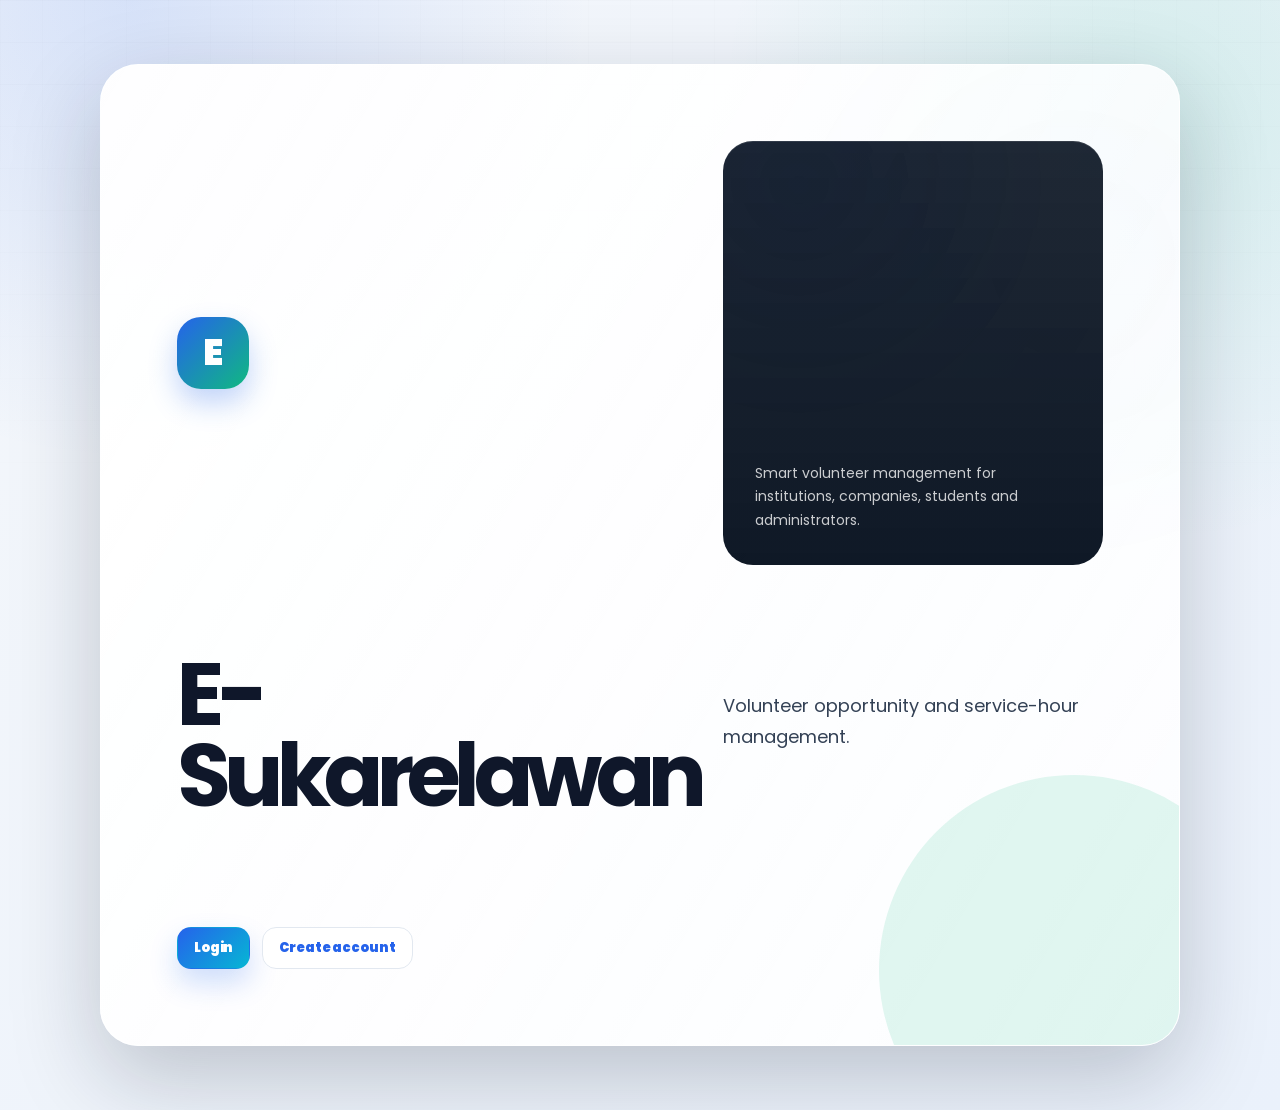
==== src/main/webapp/index.html @ 77bf5e95 "Initial E-sukarelawan project" ====
<!doctype html>
<html lang="en">
<head>
  <meta charset="UTF-8">
  <meta name="viewport" content="width=device-width, initial-scale=1">
  <title>E-Sukarelawan</title>
  <link rel="preconnect" href="https://fonts.googleapis.com">
  <link rel="preconnect" href="https://fonts.gstatic.com" crossorigin>
  <link href="https://fonts.googleapis.com/css2?family=Poppins:wght@400;500;600;700;800;900&display=swap" rel="stylesheet">
  <link rel="stylesheet" href="styles.css?v=24">
</head>
<body class="entry-page">
  <main class="entry-card">
    <div class="brand-mark large"></div>
    <h1>E-Sukarelawan</h1>
    <p>Volunteer opportunity and service-hour management.</p>
    <div class="entry-actions">
      <a class="btn primary" href="login.html">Login</a>
      <a class="btn secondary" href="register.html">Create account</a>
    </div>
  </main>
  <script src="app.js?v=24"></script>
</body>
</html>
---- src/main/webapp/styles.css ----
/* =========================================================
   E-SUKARELAWAN ADVANCED COMBINED STYLE
   Full replacement for styles.css
   Premium dashboard + auth + admin/student pages
   ========================================================= */

/* =========================
   ROOT THEME
   ========================= */

:root {
  color-scheme: light;

  --page: #f4f7fb;
  --page-deep: #eaf1fb;

  --surface: #ffffff;
  --surface-soft: #f8fafc;
  --surface-glass: rgba(255, 255, 255, 0.86);
  --surface-dark: #07111f;

  --ink: #0f172a;
  --ink-soft: #334155;
  --muted: #64748b;

  --line: #e2e8f0;
  --line-strong: #cbd5e1;

  --sidebar: #06111f;
  --sidebar-2: #0f172a;

  --blue: #2563eb;
  --blue-2: #06b6d4;
  --blue-soft: #eff6ff;

  --green: #16a34a;
  --green-2: #10b981;
  --green-soft: #ecfdf5;

  --purple: #7c3aed;
  --purple-soft: #f3e8ff;

  --amber: #f97316;
  --amber-soft: #fff7ed;

  --red: #dc2626;
  --red-soft: #fee2e2;

  --shadow-soft: 0 14px 35px rgba(15, 23, 42, 0.08);
  --shadow-lift: 0 24px 65px rgba(15, 23, 42, 0.16);
  --shadow-heavy: 0 32px 90px rgba(15, 23, 42, 0.22);

  --radius-sm: 12px;
  --radius: 18px;
  --radius-lg: 28px;
  --radius-xl: 34px;

  --font: Poppins, Inter, ui-sans-serif, system-ui, -apple-system, BlinkMacSystemFont, "Segoe UI", sans-serif;
}

/* =========================
   RESET
   ========================= */

* {
  box-sizing: border-box;
}

html {
  min-height: 100%;
  scroll-behavior: smooth;
  font-size: 90%;
}

body {
  min-height: 100vh;
  margin: 0;
  font-family: var(--font);
  color: var(--ink);
  background:
    radial-gradient(circle at 10% 0%, rgba(37, 99, 235, 0.14), transparent 32rem),
    radial-gradient(circle at 90% 10%, rgba(16, 185, 129, 0.12), transparent 30rem),
    linear-gradient(135deg, var(--page), var(--page-deep));
  text-rendering: optimizeLegibility;
}

body[data-theme="dark"] {
  --page: #070b14;
  --page-deep: #111827;
  --surface: #111827;
  --surface-soft: #0f172a;
  --surface-glass: rgba(17, 24, 39, 0.88);
  --ink: #f8fafc;
  --ink-soft: #cbd5e1;
  --muted: #94a3b8;
  --line: #243042;
  --line-strong: #334155;
  --blue-soft: rgba(37, 99, 235, 0.18);
  --green-soft: rgba(16, 185, 129, 0.14);
  --purple-soft: rgba(124, 58, 237, 0.18);
  --amber-soft: rgba(249, 115, 22, 0.16);
  --red-soft: rgba(220, 38, 38, 0.16);
  color-scheme: dark;
}

body[data-theme="dark"] .workspace {
  background:
    radial-gradient(circle at 90% 0%, rgba(6, 182, 212, 0.12), transparent 28rem),
    radial-gradient(circle at 12% 12%, rgba(37, 99, 235, 0.16), transparent 26rem);
}

body[data-theme="dark"] .auth-panel,
body[data-theme="dark"] .entry-page {
  background: linear-gradient(135deg, #070b14, #111827);
}

body::before {
  content: "";
  position: fixed;
  inset: 0;
  z-index: -1;
  pointer-events: none;
  opacity: 0.42;
  background-image:
    linear-gradient(rgba(15, 23, 42, 0.035) 1px, transparent 1px),
    linear-gradient(90deg, rgba(15, 23, 42, 0.025) 1px, transparent 1px);
  background-size: 42px 42px;
  mask-image: linear-gradient(to bottom, #000, transparent 72%);
}

button,
input,
select,
textarea {
  font: inherit;
}

button {
  cursor: pointer;
}

button:disabled {
  cursor: not-allowed;
  opacity: 0.55;
}

a {
  color: var(--blue);
  text-decoration: none;
}

a:hover {
  text-decoration: underline;
}

h1,
h2,
h3,
p {
  margin-top: 0;
}

p {
  color: var(--muted);
  line-height: 1.7;
}

.hidden {
  display: none !important;
}

.muted {
  color: var(--muted);
  font-size: 13px;
}

/* =========================
   BUTTONS
   ========================= */

.btn,
.event-btn {
  min-height: 42px;
  padding: 10px 16px;
  border: 1px solid transparent;
  border-radius: 14px;
  display: inline-flex;
  justify-content: center;
  align-items: center;
  gap: 8px;
  background: var(--surface);
  color: var(--ink);
  cursor: pointer;
  font-size: 13px;
  font-weight: 850;
  letter-spacing: -0.01em;
  transition:
    transform 0.18s ease,
    box-shadow 0.18s ease,
    background 0.18s ease,
    border-color 0.18s ease;
}

.btn:hover,
.event-btn:hover {
  transform: translateY(-2px);
  text-decoration: none;
}

.btn.primary,
.event-btn {
  background: linear-gradient(135deg, var(--blue), var(--blue-2));
  color: #ffffff;
  box-shadow: 0 14px 28px rgba(37, 99, 235, 0.22);
}

.btn.secondary {
  border-color: var(--line);
  background: #ffffff;
  color: var(--blue);
}

.btn.blue {
  border-color: #bfdbfe;
  background: var(--blue-soft);
  color: var(--blue);
}

.btn.danger {
  border-color: #fecaca;
  background: var(--red-soft);
  color: var(--red);
}

.btn.wide {
  width: 100%;
}

/* =========================
   ENTRY PAGE
   ========================= */

.entry-page {
  display: grid;
  place-items: center;
  padding: clamp(22px, 5vw, 64px);
}

.entry-card {
  width: min(1080px, 100%);
  min-height: 600px;
  padding: clamp(30px, 6vw, 76px);
  border-radius: 38px;
  border: 1px solid rgba(255, 255, 255, 0.75);
  background:
    linear-gradient(120deg, rgba(255, 255, 255, 0.96), rgba(255, 255, 255, 0.84)),
    radial-gradient(circle at 90% 20%, rgba(37, 99, 235, 0.16), transparent 22rem);
  box-shadow: var(--shadow-heavy);
  display: grid;
  grid-template-columns: minmax(0, 0.95fr) minmax(300px, 0.75fr);
  gap: clamp(32px, 5vw, 76px);
  align-items: center;
  overflow: hidden;
  position: relative;
}

.entry-card::before {
  content: "Smart volunteer management for institutions, companies, students and administrators.";
  align-self: stretch;
  min-height: 360px;
  padding: 32px;
  border-radius: 30px;
  background:
    linear-gradient(180deg, rgba(7, 17, 31, 0.90), rgba(7, 17, 31, 0.97)),
    radial-gradient(circle at 20% 10%, rgba(37, 99, 235, 0.32), transparent 18rem);
  color: rgba(255, 255, 255, 0.78);
  font-size: 14px;
  line-height: 1.7;
  display: flex;
  align-items: flex-end;
  box-shadow: inset 0 1px rgba(255, 255, 255, 0.10);
  grid-column: 2;
  grid-row: 1;
  position: relative;
  z-index: 1;
}

.entry-card::after {
  content: "";
  position: absolute;
  right: -90px;
  bottom: -120px;
  width: 390px;
  height: 390px;
  border-radius: 50%;
  background: rgba(16, 185, 129, 0.12);
}

.entry-card h1 {
  margin: 26px 0 16px;
  font-size: clamp(42px, 7vw, 88px);
  letter-spacing: -0.075em;
  line-height: 0.92;
  max-width: 650px;
}

.entry-card p {
  max-width: 580px;
  font-size: 18px;
  color: var(--ink-soft);
}

.entry-actions {
  display: flex;
  gap: 12px;
  margin-top: 30px;
  flex-wrap: wrap;
}

/* =========================
   AUTH PAGES
   ========================= */

.auth-layout {
  min-height: 100vh;
  display: grid;
  grid-template-columns: minmax(330px, 0.82fr) minmax(480px, 1.18fr);
}

.auth-intro {
  padding: clamp(34px, 6vw, 86px);
  background:
    radial-gradient(circle at 18% 12%, rgba(37, 99, 235, 0.28), transparent 20rem),
    radial-gradient(circle at 80% 20%, rgba(16, 185, 129, 0.18), transparent 18rem),
    linear-gradient(180deg, var(--sidebar), #020617);
  color: #ffffff;
  display: flex;
  flex-direction: column;
  justify-content: space-between;
  gap: 46px;
}

.auth-intro h1 {
  max-width: 580px;
  margin-bottom: 18px;
  font-size: clamp(42px, 5.8vw, 78px);
  letter-spacing: -0.07em;
  line-height: 0.95;
}

.auth-intro p {
  max-width: 560px;
  color: #cbd5e1;
  font-size: 16px;
}

.auth-footnote {
  font-size: 14px !important;
}

.auth-panel {
  padding: clamp(26px, 7vw, 104px);
  display: grid;
  place-items: center;
}

.auth-card {
  width: min(540px, 100%);
  padding: clamp(28px, 5vw, 48px);
  border-radius: 30px;
  border: 1px solid rgba(255, 255, 255, 0.78);
  background: rgba(255, 255, 255, 0.92);
  box-shadow: var(--shadow-lift);
  backdrop-filter: blur(18px);
}

.auth-switch {
  margin: 24px 0 0;
  text-align: center;
  color: var(--muted);
  font-size: 14px;
}

.demo-box {
  padding: 18px;
  border-radius: 20px;
  background: rgba(255, 255, 255, 0.10);
  border: 1px solid rgba(255, 255, 255, 0.16);
  box-shadow: inset 0 1px rgba(255, 255, 255, 0.10);
}

.demo-box strong,
.demo-box span {
  display: block;
}

.demo-box strong {
  margin-bottom: 9px;
  color: #ffffff;
  font-size: 13px;
  font-weight: 900;
}

.demo-box span {
  color: #cbd5e1;
  font-size: 12px;
  line-height: 1.7;
}

.university-detector {
  min-height: 74px;
  padding: 13px;
  border: 1px solid var(--line);
  border-radius: 20px;
  background: linear-gradient(135deg, #ffffff, #f8fbff);
  display: grid;
  grid-template-columns: 48px minmax(0, 1fr);
  gap: 12px;
  align-items: center;
  box-shadow: 0 12px 28px rgba(15, 23, 42, 0.06);
}

.university-detector.detected {
  border-color: #bfdbfe;
  background: linear-gradient(135deg, #eff6ff, #ffffff);
}

.university-detector.unknown {
  border-color: #fed7aa;
  background: linear-gradient(135deg, #fff7ed, #ffffff);
}

.detector-logo {
  width: 48px;
  height: 48px;
  border-radius: 16px;
}

.detector-logo::before {
  content: attr(data-logo);
  max-width: 40px;
  padding: 0 3px;
  overflow: hidden;
  color: #ffffff;
  font-size: 12px;
  font-weight: 950;
  text-align: center;
  text-overflow: ellipsis;
  white-space: nowrap;
}

.university-detector strong,
.university-detector span:not(.brand-mark) {
  display: block;
}

.university-detector strong {
  color: var(--ink);
  font-size: 13px;
  font-weight: 900;
}

.university-detector span:not(.brand-mark) {
  margin-top: 3px;
  color: var(--muted);
  font-size: 12px;
}

/* =========================
   BRAND
   ========================= */

.brand-link {
  width: fit-content;
  color: #ffffff;
  display: inline-flex;
  align-items: center;
  gap: 12px;
  font-size: 19px;
  font-weight: 900;
  letter-spacing: -0.04em;
}

.brand-link:hover {
  text-decoration: none;
}

.brand-mark {
  width: 44px;
  height: 44px;
  border-radius: 16px;
  background: linear-gradient(135deg, var(--blue), var(--green-2));
  color: #ffffff;
  display: inline-grid;
  place-items: center;
  box-shadow: 0 14px 28px rgba(37, 99, 235, 0.28);
  position: relative;
}

.brand-mark::before {
  content: "E";
  font-size: 22px;
  font-weight: 950;
  line-height: 1;
}

.brand-mark.large {
  width: 72px;
  height: 72px;
  border-radius: 24px;
}

.brand-mark.large::before {
  font-size: 36px;
}

.university-logo {
  background: #343849;
  color: #ffffff;
  display: grid;
  place-items: center;
  overflow: hidden;
  box-shadow: inset 0 1px rgba(255, 255, 255, 0.08);
}

.university-logo::before {
  content: attr(data-logo);
  max-width: 100%;
  padding: 0 4px;
  color: #ffffff;
  font-size: 11px;
  font-weight: 950;
  line-height: 1;
  text-align: center;
  text-overflow: ellipsis;
  white-space: nowrap;
  overflow: hidden;
}

.university-logo-uitm {
  background: linear-gradient(135deg, #35394d, #25293b);
}

.university-logo-ukm {
  background: linear-gradient(135deg, #334155, #0f172a);
}

.university-logo-um {
  background: linear-gradient(135deg, #0f766e, #164e63);
}

.university-logo-upm {
  background: linear-gradient(135deg, #15803d, #14532d);
}

.university-logo-es,
.university-logo-uni {
  background: linear-gradient(135deg, var(--blue), var(--green-2));
}

/* =========================
   MAIN APP SHELL
   ========================= */

.app-shell {
  min-height: 100vh;
  display: grid;
  grid-template-columns: 282px minmax(0, 1fr);
  background: transparent;
}

/* =========================
   SIDEBAR
   ========================= */

.sidebar {
  position: sticky;
  top: 0;
  height: 100vh;
  padding: 28px 18px;
  background:
    radial-gradient(circle at 25% 0%, rgba(37, 99, 235, 0.28), transparent 16rem),
    radial-gradient(circle at 100% 22%, rgba(16, 185, 129, 0.18), transparent 14rem),
    linear-gradient(180deg, var(--sidebar), var(--sidebar-2) 48%, #020617);
  color: #ffffff;
  display: flex;
  flex-direction: column;
  border-right: 1px solid rgba(255, 255, 255, 0.08);
  box-shadow: 18px 0 40px rgba(15, 23, 42, 0.14);
}

.side-brand {
  display: flex;
  align-items: center;
  gap: 13px;
  padding: 0 10px 28px;
  border-bottom: 1px solid rgba(255, 255, 255, 0.10);
}

.side-brand strong {
  display: block;
  color: #ffffff;
  font-size: 18px;
  font-weight: 900;
  letter-spacing: -0.04em;
}

.side-brand span:last-child {
  display: block;
  margin-top: 3px;
  color: #94a3b8;
  font-size: 11px;
  font-weight: 600;
}

.side-nav {
  display: grid;
  gap: 9px;
  margin-top: 24px;
}

.nav-link {
  min-height: 48px;
  padding: 13px 14px;
  border-radius: 16px;
  color: #cbd5e1;
  display: flex;
  gap: 12px;
  align-items: center;
  font-size: 13px;
  font-weight: 780;
  transition: 0.22s ease;
}

.nav-link:hover,
.nav-link.active {
  background: rgba(255, 255, 255, 0.11);
  color: #ffffff;
  text-decoration: none;
  transform: translateX(4px);
}

.nav-link.active {
  background: linear-gradient(90deg, rgba(37, 99, 235, 0.58), rgba(16, 185, 129, 0.18));
  box-shadow:
    inset 4px 0 0 var(--green-2),
    0 14px 30px rgba(37, 99, 235, 0.16);
}

.nav-icon {
  width: 28px;
  height: 28px;
  border-radius: 11px;
  display: inline-grid;
  place-items: center;
  color: currentColor;
  background: rgba(255, 255, 255, 0.10);
  font-size: 12px;
  font-weight: 900;
}

.side-user {
  margin-top: auto;
  padding: 18px;
  border-radius: 20px;
  background: rgba(255, 255, 255, 0.08);
  border: 1px solid rgba(255, 255, 255, 0.12);
  backdrop-filter: blur(16px);
}

.side-user strong,
.side-user span {
  display: block;
  overflow: hidden;
  text-overflow: ellipsis;
  white-space: nowrap;
}

.side-user strong {
  font-size: 13px;
  color: #ffffff;
}

.side-user span {
  margin-top: 5px;
  color: #94a3b8;
  font-size: 11px;
}

.university-mark {
  margin-top: 14px;
  padding: 14px;
  border-radius: 18px;
  background: rgba(255, 255, 255, 0.06);
  border: 1px solid rgba(255, 255, 255, 0.10);
  display: none;
  grid-template-columns: 42px minmax(0, 1fr);
  gap: 11px;
  align-items: center;
}

.university-mark .crest {
  width: 42px;
  height: 42px;
  border-radius: 14px;
  display: grid;
  place-items: center;
  background: rgba(255, 255, 255, 0.12);
  color: #ffffff;
  font-size: 11px;
  font-weight: 950;
}

.university-mark strong,
.university-mark span:not(.crest) {
  display: block;
  overflow: hidden;
  text-overflow: ellipsis;
  white-space: nowrap;
}

.university-mark strong {
  color: #ffffff;
  font-size: 11px;
  font-weight: 850;
}

.university-mark span:not(.crest) {
  margin-top: 3px;
  color: #94a3b8;
  font-size: 10px;
}

/* =========================
   WORKSPACE + TOPBAR
   ========================= */

.workspace {
  min-width: 0;
  padding: 30px clamp(20px, 4vw, 56px) 56px;
}

.topbar {
  min-height: 62px;
  margin-bottom: 26px;
  display: flex;
  justify-content: flex-end;
  align-items: center;
  gap: 14px;
}

.system-state {
  margin-right: auto;
  min-height: 38px;
  padding: 10px 15px;
  border: 1px solid rgba(226, 232, 240, 0.9);
  border-radius: 999px;
  background: var(--surface-glass);
  color: var(--muted);
  display: inline-flex;
  align-items: center;
  font-size: 11px;
  font-weight: 850;
  text-transform: uppercase;
  letter-spacing: 0.07em;
  box-shadow: 0 10px 28px rgba(15, 23, 42, 0.06);
}

.top-profile {
  min-height: 52px;
  padding: 8px 15px 8px 8px;
  border: 1px solid rgba(226, 232, 240, 0.9);
  border-radius: 22px;
  background: rgba(255, 255, 255, 0.88);
  display: flex;
  align-items: center;
  gap: 12px;
  box-shadow: 0 12px 30px rgba(15, 23, 42, 0.07);
  backdrop-filter: blur(14px);
  text-decoration: none;
}

.bell-btn {
  position: relative;
  width: 54px;
  height: 54px;
  border: 1px solid rgba(226, 232, 240, 0.9);
  border-radius: 20px;
  background: rgba(255, 255, 255, 0.88);
  color: var(--ink-soft);
  display: grid;
  place-items: center;
  box-shadow: 0 12px 30px rgba(15, 23, 42, 0.07);
  backdrop-filter: blur(14px);
  font-size: 18px;
  font-weight: 900;
}

.bell-btn .theme-dot {
  position: absolute;
  top: 12px;
  right: 12px;
  width: 8px;
  height: 8px;
  border-radius: 999px;
  background: var(--red);
  box-shadow: 0 0 0 3px #ffffff;
}

.theme-toggle {
  padding: 0;
}

.theme-toggle .theme-glyph {
  width: 24px;
  height: 24px;
  border-radius: 999px;
  display: grid;
  place-items: center;
  background: rgba(37, 99, 235, 0.10);
  color: var(--ink);
  font-size: 11px;
  font-weight: 950;
}

body[data-theme="dark"] .theme-toggle .theme-glyph {
  background: rgba(255, 255, 255, 0.12);
  color: #ffffff;
}

body[data-theme="dark"] .bell-btn .theme-dot {
  background: var(--green-2);
  box-shadow: 0 0 0 3px #111827;
}

.avatar {
  width: 48px;
  height: 48px;
  display: grid;
  place-items: center;
  border-radius: 17px;
  background: linear-gradient(135deg, var(--sidebar), var(--blue));
  color: #ffffff;
  font-size: 13px;
  font-weight: 900;
  overflow: hidden;
  flex: 0 0 48px;
}

.photo-avatar img,
.profile-photo img {
  width: 100%;
  height: 100%;
  display: block;
  object-fit: cover;
}

.profile-copy {
  line-height: 1.18;
}

.profile-copy strong,
.profile-copy span {
  display: block;
}

.profile-copy strong {
  font-size: 12px;
  color: var(--ink);
}

.profile-copy span {
  margin-top: 3px;
  color: var(--muted);
  font-size: 11px;
}

.profile-caret {
  display: none;
  color: var(--muted);
  font-size: 15px;
  font-weight: 900;
}

/* =========================
   PAGE HEADING
   ========================= */

.page-heading {
  position: relative;
  margin-bottom: 26px;
}

.page-heading.compact {
  margin-bottom: 22px;
}

.page-heading.compact h2 {
  margin: 0 0 8px;
  color: var(--ink);
  font-size: 30px;
  line-height: 1.1;
  letter-spacing: -0.04em;
}

.split-heading {
  display: flex;
  justify-content: space-between;
  align-items: end;
  gap: 18px;
}

.page-heading h1 {
  margin-bottom: 8px;
  font-size: clamp(34px, 4vw, 56px);
  letter-spacing: -0.06em;
  line-height: 0.98;
  color: var(--ink);
}

.page-heading p {
  margin-bottom: 0;
  max-width: 780px;
  color: var(--muted);
}

/* Dashboard page gets premium hero heading */
body[data-page="dashboard"] .page-heading {
  padding: 36px;
  border-radius: 34px;
  background:
    linear-gradient(135deg, rgba(7, 17, 31, 0.96), rgba(37, 99, 235, 0.88)),
    radial-gradient(circle at 84% 18%, rgba(16, 185, 129, 0.45), transparent 24rem);
  color: #ffffff;
  box-shadow: var(--shadow-heavy);
  overflow: hidden;
}

body[data-page="dashboard"] .page-heading::before {
  content: "";
  position: absolute;
  right: -90px;
  top: -105px;
  width: 330px;
  height: 330px;
  border-radius: 50%;
  background: rgba(255, 255, 255, 0.10);
}

body[data-page="dashboard"] .page-heading::after {
  content: "Enterprise Ready";
  position: absolute;
  right: 30px;
  bottom: 28px;
  padding: 9px 15px;
  border-radius: 999px;
  background: rgba(255, 255, 255, 0.14);
  color: rgba(255, 255, 255, 0.88);
  font-size: 12px;
  font-weight: 900;
  letter-spacing: 0.05em;
  text-transform: uppercase;
  backdrop-filter: blur(12px);
}

body[data-page="dashboard"] .page-heading h1,
body[data-page="dashboard"] .page-heading p {
  position: relative;
  z-index: 1;
}

body[data-page="dashboard"] .page-heading h1 {
  color: #ffffff;
  font-size: clamp(40px, 5vw, 66px);
}

body[data-page="dashboard"] .page-heading p {
  color: rgba(255, 255, 255, 0.84);
  max-width: 720px;
}

/* =========================
   DASHBOARD HERO OPTIONAL
   ========================= */

.dashboard-hero {
  display: grid;
  grid-template-columns: 1.5fr 0.85fr;
  gap: 24px;
  margin-bottom: 26px;
  padding: 36px;
  border-radius: 34px;
  background:
    linear-gradient(135deg, rgba(7, 17, 31, 0.96), rgba(37, 99, 235, 0.88)),
    radial-gradient(circle at 84% 18%, rgba(16, 185, 129, 0.45), transparent 24rem);
  color: #ffffff;
  box-shadow: var(--shadow-heavy);
}

.hero-badge {
  display: inline-flex;
  margin-bottom: 14px;
  padding: 8px 14px;
  border-radius: 999px;
  background: rgba(255, 255, 255, 0.15);
  color: rgba(255, 255, 255, 0.9);
  font-size: 12px;
  font-weight: 900;
  letter-spacing: 0.06em;
  text-transform: uppercase;
}

.dashboard-hero h1 {
  margin: 0 0 12px;
  font-size: clamp(40px, 5vw, 66px);
  line-height: 0.96;
  letter-spacing: -0.07em;
}

.dashboard-hero p {
  color: rgba(255, 255, 255, 0.84);
  line-height: 1.75;
}

.hero-actions {
  display: flex;
  flex-wrap: wrap;
  gap: 12px;
  margin-top: 24px;
}

.btn-primary,
.btn-secondary {
  padding: 13px 18px;
  border-radius: 15px;
  text-decoration: none;
  font-size: 13px;
  font-weight: 900;
  transition: 0.2s ease;
}

.btn-primary {
  background: #ffffff;
  color: var(--blue);
}

.btn-secondary {
  background: rgba(255, 255, 255, 0.10);
  color: #ffffff;
  border: 1px solid rgba(255, 255, 255, 0.28);
}

.btn-primary:hover,
.btn-secondary:hover {
  transform: translateY(-2px);
  text-decoration: none;
}

.hero-card {
  padding: 24px;
  border-radius: 26px;
  background: rgba(255, 255, 255, 0.13);
  border: 1px solid rgba(255, 255, 255, 0.20);
  backdrop-filter: blur(18px);
}

.hero-card-top {
  display: flex;
  align-items: center;
  justify-content: space-between;
}

.hero-card-top span {
  color: rgba(255, 255, 255, 0.76);
  font-size: 13px;
  font-weight: 700;
}

.hero-card-top strong {
  color: #ffffff;
  font-size: 38px;
  font-weight: 950;
}

.progress-wrap {
  margin: 20px 0;
}

.progress-bar {
  height: 12px;
  border-radius: 999px;
  background: rgba(255, 255, 255, 0.20);
  overflow: hidden;
}

.progress-bar span {
  display: block;
  height: 100%;
  border-radius: inherit;
  background: linear-gradient(90deg, var(--green-2), #a7f3d0);
}

.hero-stats {
  display: grid;
  grid-template-columns: repeat(3, 1fr);
  gap: 11px;
}

.hero-stats div {
  padding: 14px;
  border-radius: 18px;
  background: rgba(255, 255, 255, 0.11);
}

.hero-stats strong,
.hero-stats span {
  display: block;
}

.hero-stats strong {
  color: #ffffff;
  font-size: 16px;
}

.hero-stats span {
  margin-top: 3px;
  color: rgba(255, 255, 255, 0.72);
  font-size: 11px;
}

/* =========================
   METRICS
   ========================= */

.metrics {
  display: grid;
  grid-template-columns: repeat(4, minmax(160px, 1fr));
  gap: 18px;
  margin-bottom: 24px;
}

.metric {
  position: relative;
  min-height: 156px;
  padding: 22px;
  border-radius: 26px;
  background: var(--surface-glass);
  border: 1px solid rgba(226, 232, 240, 0.92);
  box-shadow: var(--shadow-soft);
  overflow: hidden;
  display: flex;
  align-items: center;
  gap: 17px;
  transition: 0.24s ease;
  backdrop-filter: blur(14px);
}

.metric:hover {
  transform: translateY(-6px);
  box-shadow: var(--shadow-lift);
}

.metric::after {
  content: "";
  position: absolute;
  right: -36px;
  top: -40px;
  width: 120px;
  height: 120px;
  border-radius: 50%;
  background: rgba(37, 99, 235, 0.08);
}

.metric-icon {
  width: 58px;
  height: 58px;
  flex: 0 0 58px;
  border-radius: 20px;
  display: grid;
  place-items: center;
  background: linear-gradient(135deg, var(--blue), var(--blue-2));
  color: #ffffff;
  box-shadow: 0 14px 30px rgba(37, 99, 235, 0.26);
  font-size: 0;
}

.metric-shield .metric-icon::before {
  content: "✓";
  font-size: 25px;
  font-weight: 900;
}

.metric-calendar .metric-icon::before {
  content: "📅";
  font-size: 24px;
}

.metric-clock .metric-icon {
  background: linear-gradient(135deg, var(--amber), #facc15);
}

.metric-clock .metric-icon::before {
  content: "⏳";
  font-size: 24px;
}

.metric-trophy .metric-icon {
  background: linear-gradient(135deg, var(--purple), var(--blue));
}

.metric-trophy .metric-icon::before {
  content: "🏆";
  font-size: 24px;
}

.metric-shield .metric-icon::before {
  content: "OK";
  font-size: 18px;
  font-weight: 950;
}

.metric-calendar .metric-icon::before {
  content: "CAL";
  font-size: 15px;
  font-weight: 950;
}

.metric-clock .metric-icon::before {
  content: "HR";
  font-size: 17px;
  font-weight: 950;
}

.metric-trophy .metric-icon::before {
  content: "#";
  font-size: 26px;
  font-weight: 950;
}

.metric span {
  display: block;
  color: var(--muted);
  font-size: 11px;
  font-weight: 900;
  letter-spacing: 0.08em;
  text-transform: uppercase;
}

.metric strong {
  display: block;
  margin: 10px 0 7px;
  color: var(--ink);
  font-size: clamp(32px, 4vw, 44px);
  line-height: 1;
  font-weight: 950;
  letter-spacing: -0.06em;
}

.metric small {
  display: block;
  color: var(--green-2);
  font-size: 12px;
  font-weight: 750;
}

/* =========================
   BUSINESS / TRUST SECTIONS
   ========================= */

.business-grid {
  display: grid;
  grid-template-columns: 1.45fr 0.85fr;
  gap: 22px;
  margin-bottom: 24px;
}

.business-card,
.insight-card,
.trust-section article {
  border-radius: 28px;
  background: var(--surface-glass);
  border: 1px solid rgba(226, 232, 240, 0.92);
  box-shadow: var(--shadow-soft);
  backdrop-filter: blur(14px);
}

.premium-card {
  padding: 30px;
}

.card-label,
.section-tag {
  display: inline-block;
  margin-bottom: 12px;
  color: var(--blue);
  font-size: 12px;
  font-weight: 950;
  text-transform: uppercase;
  letter-spacing: 0.08em;
}

.premium-card h2 {
  max-width: 780px;
  margin: 0;
  color: var(--ink);
  font-size: 30px;
  line-height: 1.25;
  letter-spacing: -0.05em;
}

.premium-card p {
  max-width: 860px;
  margin: 14px 0 24px;
  color: var(--muted);
  line-height: 1.8;
}

.feature-list {
  display: grid;
  grid-template-columns: repeat(3, 1fr);
  gap: 14px;
}

.feature-list div {
  padding: 18px;
  border-radius: 20px;
  background: #ffffff;
  border: 1px solid var(--line);
}

.feature-list strong {
  display: block;
  color: var(--blue);
  font-size: 20px;
}

.feature-list span {
  color: var(--ink-soft);
  font-size: 14px;
  font-weight: 750;
}

.insight-card {
  padding: 24px;
}

.insight-card h3 {
  margin: 0;
  color: var(--ink);
  font-size: 20px;
}

.insight-card p {
  margin: 6px 0 18px;
}

.chart-bars {
  display: flex;
  align-items: end;
  gap: 12px;
  height: 180px;
  padding: 18px;
  border-radius: 24px;
  background: linear-gradient(180deg, #f8fafc, #eff6ff);
}

.chart-bars span {
  flex: 1;
  min-height: 28px;
  border-radius: 999px 999px 8px 8px;
  background: linear-gradient(180deg, var(--blue), var(--green-2));
  box-shadow: 0 12px 24px rgba(37, 99, 235, 0.16);
}

.growth-indicator {
  margin-top: 18px;
  padding: 16px;
  border-radius: 20px;
  background: var(--green-soft);
  border: 1px solid #bbf7d0;
}

.growth-indicator strong {
  display: block;
  color: var(--green);
  font-size: 26px;
  font-weight: 950;
}

.growth-indicator span {
  color: #166534;
  font-size: 13px;
  font-weight: 700;
}

.trust-section {
  display: grid;
  grid-template-columns: repeat(3, 1fr);
  gap: 18px;
  margin-bottom: 24px;
}

.trust-section article {
  padding: 24px;
}

.trust-section h3 {
  margin: 0 0 8px;
  color: var(--ink);
  font-size: 18px;
}

.trust-section p {
  margin: 0;
  font-size: 13px;
}

/* =========================
   PANELS
   ========================= */

.dashboard-grid {
  display: grid;
  grid-template-columns: minmax(0, 1fr);
  gap: 22px;
  margin-bottom: 24px;
}

.panel {
  border-radius: 28px;
  background: var(--surface-glass);
  border: 1px solid rgba(226, 232, 240, 0.92);
  box-shadow: var(--shadow-soft);
  overflow: hidden;
  backdrop-filter: blur(14px);
}

.modern-panel {
  border-radius: 34px;
  background: rgba(255, 255, 255, 0.96);
  border-color: rgba(226, 232, 240, 0.98);
}

.modern-panel .panel-head {
  padding: 32px 28px;
  border-bottom: 0;
  align-items: center;
}

.modern-panel .panel-head h2 {
  font-size: 24px;
  letter-spacing: -0.04em;
}

.modern-panel .panel-head a {
  padding: 13px 18px;
  border-radius: 17px;
  background: var(--blue-soft);
}

.modern-panel .panel-body {
  padding: 24px 28px 32px;
}

.panel-head {
  padding: 23px 25px;
  border-bottom: 1px solid rgba(226, 232, 240, 0.86);
  display: flex;
  justify-content: space-between;
  align-items: flex-start;
  gap: 18px;
}

.panel-head h2 {
  margin: 0 0 6px;
  color: var(--ink);
  font-size: 21px;
  font-weight: 900;
  letter-spacing: -0.035em;
}

.panel-head p {
  margin: 0;
  color: var(--muted);
  font-size: 13px;
  line-height: 1.55;
}

.panel-head a {
  padding: 10px 14px;
  border-radius: 14px;
  background: var(--blue-soft);
  color: var(--blue);
  font-size: 12px;
  font-weight: 900;
  white-space: nowrap;
}

.panel-head a:hover {
  text-decoration: none;
  background: var(--blue);
  color: #ffffff;
}

.panel-body {
  padding: 20px 24px 24px;
}

/* =========================
   ACTIVITY LIST
   ========================= */

.activity-list {
  display: grid;
  gap: 14px;
}

.activity-row {
  padding: 17px;
  border-radius: 20px;
  background: #ffffff;
  border: 1px solid rgba(226, 232, 240, 0.95);
  box-shadow: 0 10px 24px rgba(15, 23, 42, 0.045);
  display: grid;
  grid-template-columns: minmax(0, 1fr) auto;
  gap: 12px;
  align-items: center;
  transition: 0.2s ease;
}

.activity-row:hover {
  transform: translateY(-3px);
  box-shadow: 0 18px 36px rgba(15, 23, 42, 0.09);
}

.activity-row strong,
.activity-row span {
  display: block;
}

.activity-row strong {
  color: var(--ink);
  font-size: 14px;
  font-weight: 850;
}

.activity-row span {
  margin-top: 4px;
  color: var(--muted);
  font-size: 12px;
  line-height: 1.55;
}

.empty {
  padding: 38px 20px;
  border-radius: 20px;
  background: linear-gradient(135deg, #f8fafc, #eff6ff);
  color: var(--muted);
  text-align: center;
  border: 1px dashed var(--line-strong);
  font-size: 13px;
}

/* =========================
   EVENT ROWS
   ========================= */

.event-row {
  min-height: 130px;
  padding: 22px 24px;
  border-radius: 24px;
  background: #ffffff;
  border: 1px solid #dbe4f0;
  box-shadow: 0 18px 40px rgba(15, 23, 42, 0.055);
  display: grid;
  grid-template-columns: 108px minmax(0, 1fr) auto;
  gap: 22px;
  align-items: center;
  transition: 0.2s ease;
}

.event-row:hover {
  transform: translateY(-3px);
  box-shadow: 0 18px 36px rgba(15, 23, 42, 0.09);
}

.event-thumb {
  width: 108px;
  height: 108px;
  border-radius: 19px;
  background-size: cover;
  background-position: center;
  box-shadow: inset 0 0 0 1px rgba(15, 23, 42, 0.06);
}

.thumb-environment {
  background:
    radial-gradient(circle at 34% 38%, rgba(255, 255, 255, 0.28), transparent 14%),
    linear-gradient(135deg, #38c172, #15803d);
}

.thumb-education {
  background:
    radial-gradient(circle at 30% 32%, rgba(255, 255, 255, 0.24), transparent 14%),
    linear-gradient(135deg, #3b82f6, #06b6d4);
}

.thumb-community {
  background:
    radial-gradient(circle at 30% 32%, rgba(255, 255, 255, 0.24), transparent 14%),
    linear-gradient(135deg, #8b5cf6, #2563eb);
}

.event-copy strong {
  display: block;
  margin-bottom: 8px;
  color: var(--ink);
  font-size: 16px;
  font-weight: 950;
}

.event-meta {
  display: block;
  margin-top: 6px;
  color: var(--muted);
  font-size: 13px;
}

.event-btn {
  min-width: 130px;
  min-height: 48px;
  border-radius: 17px;
  font-size: 14px;
}

/* =========================
   QUEUE / APPLICATION ROWS
   ========================= */

.queue-tabs {
  display: flex;
  align-items: center;
  flex-wrap: wrap;
  gap: 24px;
  margin-top: 10px;
  color: var(--muted);
  font-size: 12px;
}

.queue-tabs b,
.queue-tab-button {
  padding-bottom: 12px;
  border-bottom: 2px solid var(--blue);
  color: var(--ink);
  font-weight: 800;
}

.queue-tab-button {
  border-width: 0 0 2px;
  border-color: transparent;
  background: transparent;
  cursor: pointer;
  font-family: inherit;
  font-size: 12px;
  color: var(--muted);
}

.queue-tab-button.active {
  border-color: var(--blue);
  color: var(--ink);
}

.queue-tabs em,
.queue-tab-button em {
  min-width: 22px;
  min-height: 22px;
  padding: 3px 7px;
  border-radius: 999px;
  background: var(--blue-soft);
  color: var(--blue);
  font-style: normal;
  font-weight: 800;
}

.queue-row {
  width: 100%;
  min-height: 72px;
  padding: 17px;
  border-radius: 20px;
  background: #ffffff;
  border: 1px solid rgba(226, 232, 240, 0.95);
  box-shadow: 0 10px 24px rgba(15, 23, 42, 0.045);
  display: grid;
  grid-template-columns: 44px minmax(0, 1fr) auto auto 18px;
  gap: 13px;
  align-items: center;
  transition: 0.2s ease;
}

.queue-action-row {
  border-style: solid;
  cursor: pointer;
  font-family: inherit;
  text-align: left;
}

.queue-row:hover {
  transform: translateY(-3px);
  box-shadow: 0 18px 36px rgba(15, 23, 42, 0.09);
}

.queue-action-row:focus-visible {
  outline: 3px solid rgba(37, 99, 235, 0.32);
  outline-offset: 3px;
}

.queue-avatar {
  width: 44px;
  height: 44px;
  border-radius: 16px;
  display: grid;
  place-items: center;
  background: linear-gradient(135deg, var(--sidebar), var(--blue));
  color: #ffffff;
  font-size: 11px;
  font-weight: 900;
}

.queue-row strong,
.queue-row span,
.queue-row small {
  display: block;
}

.queue-row strong {
  color: var(--ink);
  font-size: 13px;
  font-weight: 850;
}

.queue-row span,
.queue-row small {
  margin-top: 2px;
  color: var(--muted);
  font-size: 11px;
}

.queue-row b {
  color: var(--ink);
  font-size: 13px;
}

.queue-arrow {
  color: var(--muted) !important;
  font-size: 22px !important;
}

.review-modal.hidden {
  display: none;
}

.review-modal {
  position: fixed;
  inset: 0;
  z-index: 80;
  display: grid;
  place-items: center;
  padding: 24px;
}

.review-backdrop {
  position: absolute;
  inset: 0;
  background: rgba(15, 23, 42, 0.62);
  backdrop-filter: blur(10px);
}

.review-dialog {
  position: relative;
  width: min(620px, 100%);
  max-height: calc(100vh - 48px);
  overflow: auto;
  padding: 28px;
  border-radius: 26px;
  border: 1px solid rgba(148, 163, 184, 0.28);
  background: var(--panel);
  box-shadow: 0 28px 70px rgba(15, 23, 42, 0.26);
}

.review-close {
  position: absolute;
  top: 18px;
  right: 18px;
  width: 38px;
  height: 38px;
  border: 1px solid rgba(148, 163, 184, 0.32);
  border-radius: 14px;
  background: rgba(255, 255, 255, 0.82);
  color: var(--ink);
  cursor: pointer;
  font-size: 18px;
  font-weight: 900;
}

.review-dialog h2 {
  margin: 12px 44px 8px 0;
  color: var(--ink);
  font-size: 24px;
  font-weight: 950;
}

.review-dialog p {
  margin: 0 0 20px;
  color: var(--muted);
}

.review-detail-grid {
  display: grid;
  grid-template-columns: repeat(2, minmax(0, 1fr));
  gap: 12px;
}

.review-detail {
  min-height: 82px;
  padding: 16px;
  border-radius: 18px;
  border: 1px solid rgba(148, 163, 184, 0.22);
  background: rgba(241, 245, 249, 0.78);
}

.review-detail span {
  display: block;
  margin-bottom: 8px;
  color: var(--muted);
  font-size: 11px;
  font-weight: 800;
  text-transform: uppercase;
}

.review-detail strong {
  color: var(--ink);
  font-size: 14px;
  line-height: 1.35;
}

.review-actions {
  display: flex;
  justify-content: flex-end;
  gap: 12px;
  margin-top: 22px;
}

/* =========================
   ANNOUNCEMENT
   ========================= */

.announcement-panel {
  margin-top: 24px;
  padding: 24px;
  display: grid;
  grid-template-columns: auto minmax(0, 1fr) auto;
  align-items: center;
  gap: 20px;
  border-radius: 28px;
  background:
    linear-gradient(135deg, #fff7ed, #ffffff 58%, #eff6ff);
  border: 1px solid #fed7aa;
  box-shadow: var(--shadow-soft);
}

.announcement-icon {
  width: 58px;
  height: 58px;
  border-radius: 20px;
  display: grid;
  place-items: center;
  background: linear-gradient(135deg, var(--amber), #facc15);
  color: #ffffff;
  font-size: 28px;
  font-weight: 900;
  box-shadow: 0 14px 30px rgba(249, 115, 22, 0.22);
}

.announcement-panel h2 {
  margin: 0 0 6px;
  color: #9a3412;
  font-size: 19px;
  font-weight: 900;
}

.announcement-panel p {
  margin: 0;
  color: #7c2d12;
  font-size: 13px;
  line-height: 1.65;
}

.announcement-panel time {
  color: #c2410c;
  font-size: 12px;
  font-weight: 900;
  white-space: nowrap;
}

/* =========================
   FORMS
   ========================= */

.form-stack {
  display: grid;
  gap: 15px;
}

.form-grid {
  display: grid;
  grid-template-columns: repeat(4, minmax(130px, 1fr));
  gap: 15px;
}

.field {
  display: grid;
  gap: 8px;
  color: var(--ink-soft);
  font-size: 11px;
  font-weight: 900;
  letter-spacing: 0.06em;
  text-transform: uppercase;
}

.field.wide {
  grid-column: span 2;
}

.field input,
.field select,
.field textarea,
.search input {
  width: 100%;
  min-height: 46px;
  padding: 12px 14px;
  border: 1px solid var(--line-strong);
  border-radius: 15px;
  outline: none;
  background: #ffffff;
  color: var(--ink);
  font-size: 13px;
  font-weight: 550;
  letter-spacing: 0;
  text-transform: none;
}

.field textarea {
  min-height: 110px;
  resize: vertical;
}

.field input:focus,
.field select:focus,
.field textarea:focus,
.search:focus-within {
  border-color: rgba(37, 99, 235, 0.75);
  box-shadow: 0 0 0 4px rgba(37, 99, 235, 0.12);
}

.form-card {
  margin-bottom: 18px;
}

.form-actions {
  display: flex;
  gap: 9px;
  align-items: end;
}

/* =========================
   FEEDBACK
   ========================= */

.feedback-metrics {
  display: grid;
  grid-template-columns: repeat(3, minmax(0, 1fr));
  gap: 16px;
  margin-bottom: 18px;
}

.feedback-layout {
  display: grid;
  grid-template-columns: minmax(280px, 0.75fr) minmax(0, 1.25fr);
  gap: 18px;
  align-items: start;
}

.feedback-form[hidden] {
  display: none;
}

.feedback-board {
  min-height: 420px;
}

.feedback-list {
  display: grid;
  gap: 14px;
}

.feedback-card {
  padding: 18px;
  border: 1px solid rgba(148, 163, 184, 0.24);
  border-radius: 20px;
  background: #ffffff;
  box-shadow: 0 12px 28px rgba(15, 23, 42, 0.055);
}

.feedback-card-head {
  display: grid;
  grid-template-columns: 44px minmax(0, 1fr);
  gap: 13px;
  align-items: center;
}

.feedback-card h3 {
  margin: 4px 0 2px;
  color: var(--ink);
  font-size: 16px;
  font-weight: 900;
}

.feedback-card-head p,
.feedback-reply small {
  margin: 0;
  color: var(--muted);
  font-size: 11px;
}

.feedback-message {
  margin: 16px 0;
  color: var(--ink-soft);
  line-height: 1.7;
}

.feedback-reply {
  padding: 14px;
  border-radius: 16px;
  background: rgba(37, 99, 235, 0.08);
  border: 1px solid rgba(37, 99, 235, 0.16);
}

.feedback-reply.pending {
  background: rgba(249, 115, 22, 0.08);
  border-color: rgba(249, 115, 22, 0.2);
}

.feedback-reply strong {
  display: block;
  color: var(--ink);
  font-size: 13px;
  font-weight: 900;
}

.feedback-reply p {
  margin: 6px 0 0;
  color: var(--ink-soft);
  line-height: 1.6;
}

.feedback-reply-form {
  display: grid;
  gap: 12px;
  margin-top: 14px;
}

/* =========================
   TOOLBAR / SEARCH
   ========================= */

.toolbar {
  padding: 16px 18px;
  border-bottom: 1px solid var(--line);
  display: flex;
  align-items: center;
  gap: 12px;
}

.search {
  width: min(420px, 100%);
  min-height: 46px;
  padding: 0 13px;
  border: 1px solid var(--line-strong);
  border-radius: 16px;
  background: #ffffff;
  display: flex;
  align-items: center;
  gap: 8px;
}

.search span {
  color: var(--muted);
  font-weight: 900;
}

.search input {
  min-height: 42px;
  padding: 8px 0;
  border: 0;
}

.search input:focus {
  box-shadow: none;
}

.filter-group {
  display: flex;
  gap: 5px;
  padding: 5px;
  border-radius: 16px;
  background: var(--blue-soft);
}

.filter-btn {
  min-height: 35px;
  padding: 7px 12px;
  border: 0;
  border-radius: 12px;
  background: transparent;
  color: var(--muted);
  cursor: pointer;
  font-size: 12px;
  font-weight: 800;
}

.filter-btn.active {
  background: #ffffff;
  color: var(--ink);
  box-shadow: 0 6px 16px rgba(15, 23, 42, 0.08);
}

.toolbar .muted {
  margin-left: auto;
}

/* =========================
   OPPORTUNITIES
   ========================= */

.opportunity-row {
  padding: 20px 22px;
  border-bottom: 1px solid var(--line);
  display: grid;
  grid-template-columns: minmax(250px, 1.3fr) minmax(150px, 0.7fr) minmax(120px, 0.55fr) auto;
  gap: 18px;
  align-items: center;
  background: rgba(255, 255, 255, 0.72);
  transition: 0.2s ease;
}

.opportunity-row:nth-child(even) {
  background: rgba(248, 250, 252, 0.78);
}

.opportunity-row:last-child {
  border-bottom: 0;
}

.opportunity-row:hover {
  background: #ffffff;
}

.opportunity-row h3 {
  margin-bottom: 6px;
  color: var(--ink);
  font-size: 17px;
  letter-spacing: -0.02em;
}

.opportunity-row p {
  margin-bottom: 0;
  color: var(--muted);
  font-size: 12px;
  line-height: 1.55;
}

.opportunity-meta {
  color: var(--muted);
  font-size: 12px;
  line-height: 1.6;
}

.opportunity-meta strong {
  color: var(--ink);
}

.row-actions {
  display: flex;
  justify-content: flex-end;
  gap: 8px;
  flex-wrap: wrap;
}

/* =========================
   TAGS
   ========================= */

.tag {
  min-height: 26px;
  padding: 5px 11px;
  border-radius: 999px;
  display: inline-flex;
  align-items: center;
  font-size: 11px;
  font-weight: 850;
  text-transform: capitalize;
}

.tag.open,
.tag.approved,
.tag.environment {
  background: var(--green-soft);
  color: #047857;
}

.tag.pending,
.tag.limited {
  background: var(--amber-soft);
  color: #c2410c;
}

.tag.rejected,
.tag.closed {
  background: var(--red-soft);
  color: #b91c1c;
}

.tag.education,
.tag.in-review {
  background: var(--blue-soft);
  color: #1d4ed8;
}

.tag.community {
  background: var(--purple-soft);
  color: #6d28d9;
}

/* =========================
   HOURS / TABLES
   ========================= */

.hours-grid {
  display: grid;
  grid-template-columns: minmax(280px, 0.58fr) minmax(0, 1.42fr);
  gap: 18px;
  align-items: start;
}

body[data-role="admin"] .hours-log {
  grid-column: 1 / -1;
}

.table-wrap {
  overflow-x: auto;
}

table {
  width: 100%;
  border-collapse: collapse;
  min-width: 560px;
}

th,
td {
  padding: 15px 16px;
  border-bottom: 1px solid var(--line);
  text-align: left;
  vertical-align: middle;
  font-size: 12px;
}

th {
  background: var(--surface-soft);
  color: var(--muted);
  font-size: 10px;
  letter-spacing: 0.08em;
  text-transform: uppercase;
}

tbody tr:last-child td {
  border-bottom: 0;
}

tbody tr:hover td {
  background: #f8fafc;
}

.cell-note {
  margin-top: 5px;
  color: var(--muted);
  font-size: 11px;
}

/* =========================
   LEADERBOARD
   ========================= */

.leader-podium {
  display: grid;
  grid-template-columns: repeat(3, minmax(0, 1fr));
  gap: 16px;
  margin-bottom: 18px;
}

.podium-card {
  padding: 28px 22px;
  border-radius: 26px;
  border: 1px solid rgba(226, 232, 240, 0.92);
  background: var(--surface-glass);
  box-shadow: var(--shadow-soft);
  text-align: center;
  backdrop-filter: blur(14px);
}

.podium-card:first-child {
  background: linear-gradient(145deg, #fff7d6, #ffffff);
  border-color: #facc15;
}

.podium-rank {
  width: 54px;
  height: 54px;
  margin: 0 auto 15px;
  border-radius: 18px;
  display: grid;
  place-items: center;
  background: var(--blue-soft);
  color: var(--blue);
  font-weight: 950;
}

.podium-card strong,
.podium-card span {
  display: block;
}

.podium-card span {
  margin-top: 6px;
  color: var(--muted);
  font-size: 12px;
}

/* =========================
   TOAST
   ========================= */

/* =========================
   PROFILE
   ========================= */

.profile-grid {
  display: grid;
  grid-template-columns: minmax(260px, 0.72fr) minmax(0, 1.28fr);
  gap: 22px;
  align-items: start;
}

.profile-card {
  overflow: hidden;
  padding: 0;
}

.profile-cover {
  min-height: 124px;
  background:
    linear-gradient(135deg, rgba(37, 99, 235, 0.94), rgba(14, 165, 233, 0.82)),
    radial-gradient(circle at 22% 30%, rgba(255, 255, 255, 0.38), transparent 28%);
}

.profile-card-body {
  padding: 0 24px 26px;
}

.profile-photo {
  width: 104px;
  height: 104px;
  margin-top: -52px;
  border: 6px solid #ffffff;
  border-radius: 28px;
  display: grid;
  place-items: center;
  overflow: hidden;
  background: linear-gradient(135deg, var(--sidebar), var(--blue));
  color: #ffffff;
  font-size: 28px;
  font-weight: 950;
  box-shadow: 0 18px 34px rgba(15, 23, 42, 0.18);
}

.profile-card h2 {
  margin: 18px 0 6px;
  color: var(--ink);
  font-size: 24px;
  line-height: 1.15;
}

.profile-card p {
  margin: 0;
  color: var(--muted);
  font-size: 13px;
  line-height: 1.55;
}

.profile-summary {
  display: grid;
  grid-template-columns: repeat(2, minmax(0, 1fr));
  gap: 12px;
  margin-top: 22px;
}

.profile-summary div {
  min-height: 84px;
  padding: 16px;
  border: 1px solid var(--line);
  border-radius: 20px;
  background: rgba(248, 250, 252, 0.86);
}

.profile-summary strong,
.profile-summary span {
  display: block;
}

.profile-summary strong {
  color: var(--ink);
  font-size: 28px;
  line-height: 1;
}

.profile-summary span {
  margin-top: 8px;
  color: var(--muted);
  font-size: 11px;
  font-weight: 800;
  text-transform: uppercase;
  letter-spacing: 0.05em;
}

.profile-form {
  overflow: hidden;
}

.profile-form .panel-body {
  padding-top: 0;
}

.profile-form input[type="file"] {
  padding: 10px;
}

.profile-actions {
  grid-column: 1 / -1;
  align-items: center;
  justify-content: flex-start;
  flex-wrap: wrap;
}

body[data-theme="dark"] .profile-summary div {
  background: rgba(17, 24, 39, 0.92);
  border-color: rgba(51, 65, 85, 0.92);
}

body[data-theme="dark"] .profile-photo {
  border-color: #0f172a;
}

body[data-page="profile"] {
  background:
    radial-gradient(circle at 82% 0%, rgba(14, 165, 233, 0.18), transparent 30%),
    radial-gradient(circle at 18% 18%, rgba(34, 197, 94, 0.10), transparent 28%),
    linear-gradient(135deg, #050914 0%, #07111f 46%, #091827 100%);
}

body[data-page="profile"] .workspace {
  padding-top: 28px;
}

.profile-heading {
  padding: 0 0 10px;
}

.profile-heading h1 {
  font-size: clamp(40px, 5vw, 68px);
  color: #ffffff;
  letter-spacing: -0.05em;
  text-shadow: 0 16px 40px rgba(0, 0, 0, 0.38);
}

.profile-heading p {
  color: rgba(226, 232, 240, 0.78);
}

.movie-profile-grid {
  grid-template-columns: minmax(0, 1fr);
  gap: 24px;
}

.movie-profile-card {
  position: relative;
  min-height: 470px;
  border-color: rgba(148, 163, 184, 0.28);
  border-radius: 28px;
  background: rgba(8, 13, 26, 0.84);
  box-shadow: 0 28px 80px rgba(0, 0, 0, 0.35);
  backdrop-filter: blur(18px);
}

.movie-profile-card .profile-cover {
  position: absolute;
  inset: 0;
  min-height: auto;
  background:
    linear-gradient(90deg, rgba(5, 9, 20, 0.98) 0%, rgba(5, 9, 20, 0.84) 38%, rgba(5, 9, 20, 0.42) 70%, rgba(5, 9, 20, 0.92) 100%),
    linear-gradient(180deg, rgba(14, 165, 233, 0.10) 0%, rgba(5, 9, 20, 0.88) 100%),
    repeating-linear-gradient(90deg, rgba(255, 255, 255, 0.035) 0 1px, transparent 1px 62px),
    linear-gradient(135deg, #020617 0%, #0f172a 42%, #0e7490 100%);
  background-size: cover;
  background-position: center;
  opacity: 0.96;
}

.profile-cover-shine {
  position: absolute;
  inset: 0;
  background:
    linear-gradient(115deg, transparent 0 43%, rgba(14, 165, 233, 0.18) 45%, transparent 58%),
    linear-gradient(0deg, transparent 0 48%, rgba(250, 204, 21, 0.12) 49%, transparent 51%),
    repeating-linear-gradient(0deg, transparent 0 26px, rgba(255, 255, 255, 0.035) 27px 28px);
}

.movie-profile-body {
  position: relative;
  z-index: 1;
  min-height: 470px;
  padding: clamp(24px, 4vw, 40px);
  display: grid;
  grid-template-columns: 240px minmax(0, 1fr);
  grid-template-areas:
    "poster copy"
    "poster stats"
    "poster story";
  gap: 22px 30px;
  align-items: center;
}

.movie-poster {
  grid-area: poster;
  width: 220px;
  height: 320px;
  margin: 0;
  border: 2px solid rgba(250, 204, 21, 0.38);
  border-radius: 24px;
  background:
    linear-gradient(160deg, rgba(15, 23, 42, 0.88), rgba(37, 99, 235, 0.86)),
    radial-gradient(circle at 28% 20%, rgba(255, 255, 255, 0.28), transparent 24%);
  box-shadow: 0 28px 70px rgba(0, 0, 0, 0.48);
}

.movie-poster span {
  font-size: 52px;
  letter-spacing: 0.04em;
}

.movie-profile-copy {
  grid-area: copy;
  max-width: 790px;
}

.movie-label {
  display: inline-block;
  margin-bottom: 12px;
  color: #22d3ee;
  font-size: 13px;
  font-weight: 950;
  letter-spacing: 0.12em;
  text-transform: uppercase;
}

.movie-profile-card h2 {
  margin: 0 0 8px;
  color: #ffffff;
  font-size: clamp(38px, 5vw, 68px);
  line-height: 0.96;
  letter-spacing: -0.055em;
}

.movie-profile-card p {
  color: rgba(226, 232, 240, 0.82);
}

.profile-metadata {
  display: flex;
  flex-wrap: wrap;
  gap: 10px;
  margin-top: 22px;
}

.profile-metadata span {
  min-width: 150px;
  padding: 12px 15px;
  border: 1px solid rgba(148, 163, 184, 0.30);
  border-radius: 15px;
  background: rgba(15, 23, 42, 0.72);
  box-shadow: inset 0 1px 0 rgba(255, 255, 255, 0.06);
}

.profile-metadata b,
.profile-metadata strong {
  display: block;
}

.profile-metadata b {
  color: rgba(203, 213, 225, 0.74);
  font-size: 10px;
  font-weight: 750;
  text-transform: uppercase;
  letter-spacing: 0.07em;
}

.profile-metadata strong {
  margin-top: 4px;
  color: #ffffff;
  font-size: 13px;
  line-height: 1.25;
}

.movie-profile-card .profile-summary {
  grid-area: stats;
  max-width: 640px;
  margin: 0;
}

.movie-profile-card .profile-summary div {
  min-height: 120px;
  padding: 20px;
  border-color: rgba(148, 163, 184, 0.32);
  background: rgba(15, 23, 42, 0.74);
  color: #ffffff;
}

.profile-summary small {
  display: block;
  margin-bottom: 10px;
  color: #facc15;
  font-size: 11px;
  font-weight: 900;
  letter-spacing: 0.08em;
  text-transform: uppercase;
}

.movie-profile-card .profile-summary strong {
  color: #ffffff;
  font-size: 46px;
}

.movie-profile-card .profile-summary span {
  color: rgba(226, 232, 240, 0.75);
}

.profile-story {
  grid-area: story;
  max-width: 760px;
  padding: 18px 20px;
  border: 1px solid rgba(148, 163, 184, 0.28);
  border-radius: 20px;
  background: rgba(2, 6, 23, 0.52);
}

.profile-story strong {
  display: block;
  margin-bottom: 8px;
  color: #22d3ee;
  font-size: 12px;
  font-weight: 950;
  letter-spacing: 0.10em;
  text-transform: uppercase;
}

.profile-story p {
  margin: 0;
  line-height: 1.65;
}

.movie-profile-form {
  border-color: rgba(148, 163, 184, 0.28);
  border-radius: 24px;
  background: rgba(8, 13, 26, 0.88);
  color: #ffffff;
  box-shadow: 0 22px 54px rgba(0, 0, 0, 0.30);
}

.movie-profile-form .panel-head {
  border-bottom: 1px solid rgba(148, 163, 184, 0.24);
}

.movie-profile-form .panel-head h2 {
  color: #22d3ee;
  letter-spacing: 0.03em;
  text-transform: uppercase;
}

.movie-profile-form .panel-head p {
  color: rgba(203, 213, 225, 0.76);
}

.movie-profile-form .field {
  color: rgba(226, 232, 240, 0.82);
}

.movie-profile-form .field input,
.movie-profile-form .field textarea {
  border-color: rgba(148, 163, 184, 0.36);
  background: rgba(2, 6, 23, 0.58);
  color: #ffffff;
}

.movie-profile-form .field input::placeholder,
.movie-profile-form .field textarea::placeholder {
  color: rgba(148, 163, 184, 0.72);
}

.movie-profile-form .btn.primary {
  background: linear-gradient(135deg, #06b6d4, #2563eb);
  box-shadow: 0 16px 38px rgba(14, 165, 233, 0.26);
}

.movie-profile-form .btn.secondary {
  border-color: rgba(148, 163, 184, 0.36);
  background: rgba(15, 23, 42, 0.86);
  color: #ffffff;
}

body[data-theme="light"][data-page="profile"] .profile-heading h1,
body[data-theme="light"][data-page="profile"] .movie-profile-form,
body[data-theme="light"][data-page="profile"] .movie-profile-form .panel-head h2 {
  color: #ffffff;
}

.toast {
  position: fixed;
  right: 22px;
  bottom: 22px;
  z-index: 20;
  max-width: calc(100vw - 44px);
  padding: 14px 17px;
  border-radius: 16px;
  background: var(--sidebar);
  color: #ffffff;
  box-shadow: var(--shadow-lift);
  opacity: 0;
  transform: translateY(14px);
  pointer-events: none;
  transition: 0.18s ease;
  font-size: 13px;
  font-weight: 700;
}

.toast.show {
  opacity: 1;
  transform: translateY(0);
}

body[data-theme="dark"] .system-state,
body[data-theme="dark"] .top-profile,
body[data-theme="dark"] .bell-btn,
body[data-theme="dark"] .auth-card,
body[data-theme="dark"] .entry-card,
body[data-theme="dark"] .panel,
body[data-theme="dark"] .modern-panel,
body[data-theme="dark"] .metric,
body[data-theme="dark"] .business-card,
body[data-theme="dark"] .insight-card,
body[data-theme="dark"] .trust-section article,
body[data-theme="dark"] .podium-card {
  background: rgba(15, 23, 42, 0.90);
  border-color: rgba(51, 65, 85, 0.96);
  color: var(--ink);
}

body[data-theme="dark"] .activity-row,
body[data-theme="dark"] .event-row,
body[data-theme="dark"] .queue-row,
body[data-theme="dark"] .feedback-card,
body[data-theme="dark"] .opportunity-row,
body[data-theme="dark"] .feature-list div {
  background: rgba(17, 24, 39, 0.94);
  border-color: rgba(51, 65, 85, 0.92);
}

body[data-theme="dark"] .review-dialog,
body[data-theme="dark"] .review-detail {
  background: rgba(15, 23, 42, 0.96);
  border-color: rgba(71, 85, 105, 0.92);
}

body[data-theme="dark"] .review-close {
  background: rgba(17, 24, 39, 0.92);
  border-color: rgba(71, 85, 105, 0.92);
  color: var(--ink);
}

body[data-theme="dark"] .feedback-reply {
  background: rgba(59, 130, 246, 0.14);
  border-color: rgba(96, 165, 250, 0.28);
}

body[data-theme="dark"] .feedback-reply.pending {
  background: rgba(249, 115, 22, 0.14);
  border-color: rgba(251, 146, 60, 0.26);
}

body[data-theme="dark"] .opportunity-row:nth-child(even) {
  background: rgba(15, 23, 42, 0.94);
}

body[data-theme="dark"] .btn.secondary,
body[data-theme="dark"] .panel-head a,
body[data-theme="dark"] .filter-btn.active,
body[data-theme="dark"] .search,
body[data-theme="dark"] .field input,
body[data-theme="dark"] .field select,
body[data-theme="dark"] .field textarea,
body[data-theme="dark"] .search input {
  background: #111827;
  border-color: #334155;
  color: var(--ink);
}

body[data-theme="dark"] .chart-bars,
body[data-theme="dark"] .empty {
  background: linear-gradient(180deg, #111827, #0f172a);
  border-color: #334155;
}

body[data-theme="dark"] .announcement-panel {
  background: linear-gradient(135deg, rgba(67, 43, 18, 0.92), rgba(15, 23, 42, 0.96));
  border-color: rgba(249, 115, 22, 0.42);
}

body[data-theme="dark"] .announcement-panel h2,
body[data-theme="dark"] .announcement-panel p,
body[data-theme="dark"] .announcement-panel time {
  color: #fed7aa;
}

body[data-theme="dark"] table th {
  background: #0f172a;
}

body[data-theme="dark"] tbody tr:hover td {
  background: #111827;
}

/* =========================
   ROLE VISIBILITY
   ========================= */

.student-only,
.admin-only {
  display: none;
}

body[data-role="student"] .student-only {
  display: revert;
}

body[data-role="admin"] .admin-only {
  display: revert;
}

body[data-role="admin"] .admin-only.btn {
  display: inline-flex;
}

/* =========================
   RESPONSIVE
   ========================= */

@media (max-width: 1200px) {
  .app-shell {
    grid-template-columns: 250px minmax(0, 1fr);
  }

  .metrics {
    grid-template-columns: repeat(2, minmax(160px, 1fr));
  }

  .dashboard-grid,
  .hours-grid,
  .business-grid,
  .dashboard-hero,
  .feedback-layout {
    grid-template-columns: 1fr;
  }

  .form-grid {
    grid-template-columns: repeat(2, minmax(140px, 1fr));
  }

  .opportunity-row {
    grid-template-columns: minmax(220px, 1fr) minmax(130px, 0.6fr) auto;
  }

  .opportunity-row .row-actions {
    grid-column: 1 / -1;
    justify-content: flex-start;
  }
}

@media (max-width: 860px) {
  .app-shell {
    grid-template-columns: 1fr;
  }

  .sidebar {
    position: static;
    height: auto;
    padding: 20px 16px;
  }

  .side-brand {
    padding-bottom: 18px;
  }

  .side-nav {
    grid-template-columns: repeat(2, minmax(0, 1fr));
    margin-top: 18px;
  }

  .side-user {
    margin-top: 18px;
  }

  .university-mark {
    margin-top: 14px;
  }

  .workspace {
    padding: 20px 16px 40px;
  }

  .topbar {
    margin-bottom: 18px;
    flex-wrap: wrap;
  }

  .profile-copy {
    display: none;
  }

  .split-heading {
    align-items: flex-start;
    flex-direction: column;
  }

  .page-heading,
  body[data-page="dashboard"] .page-heading,
  .dashboard-hero {
    padding: 26px;
    border-radius: 26px;
  }

  body[data-page="dashboard"] .page-heading::after {
    position: relative;
    right: auto;
    bottom: auto;
    display: inline-flex;
    margin-top: 20px;
  }

  .trust-section,
  .feature-list,
  .leader-podium,
  .feedback-metrics,
  .profile-grid {
    grid-template-columns: 1fr;
  }

  .toolbar {
    align-items: stretch;
    flex-direction: column;
  }

  .toolbar .muted {
    margin-left: 0;
  }

  .search {
    width: 100%;
  }

  .filter-group {
    overflow-x: auto;
  }

  .opportunity-row {
    grid-template-columns: 1fr;
  }

  .opportunity-row .row-actions {
    grid-column: auto;
  }

  .event-row {
    grid-template-columns: 82px minmax(0, 1fr);
  }

  .event-thumb {
    width: 82px;
    height: 82px;
  }

  .event-btn {
    grid-column: 2;
    width: fit-content;
  }

  .queue-row {
    grid-template-columns: 42px minmax(0, 1fr);
  }

  .queue-row b,
  .queue-row .tag,
  .queue-arrow {
    grid-column: 2;
  }

  .review-dialog {
    padding: 24px;
  }

  .review-detail-grid {
    grid-template-columns: 1fr;
  }

  .announcement-panel {
    grid-template-columns: auto minmax(0, 1fr);
  }

  .announcement-panel time {
    grid-column: 2;
  }

  .movie-profile-body {
    grid-template-columns: 1fr;
    grid-template-areas:
      "poster"
      "copy"
      "stats"
      "story";
    align-items: start;
  }

  .movie-poster {
    width: min(100%, 220px);
    height: 300px;
  }

  .movie-profile-card h2 {
    font-size: clamp(34px, 7vw, 54px);
  }

  .auth-layout {
    grid-template-columns: 1fr;
  }

  .auth-intro {
    min-height: 320px;
    padding: 30px 22px;
    gap: 30px;
  }

  .auth-intro h1 {
    font-size: 42px;
  }

  .auth-panel {
    padding: 22px 14px 38px;
  }

  .entry-card {
    grid-template-columns: 1fr;
    min-height: auto;
  }

  .entry-card::before {
    grid-column: 1;
    grid-row: auto;
    min-height: 220px;
  }
}

@media (max-width: 560px) {
  body::before {
    display: none;
  }

  .metrics,
  .form-grid {
    grid-template-columns: 1fr;
  }

  .field.wide {
    grid-column: span 1;
  }

  .side-nav {
    grid-template-columns: 1fr;
  }

  .nav-link {
    padding: 11px 10px;
    font-size: 12px;
  }

  .topbar {
    justify-content: flex-start;
  }

  .system-state {
    width: 100%;
    margin-right: 0;
    justify-content: center;
  }

  .bell-btn {
    width: 44px;
    height: 44px;
  }

  .top-profile {
    min-height: 44px;
    padding: 6px;
    border-radius: 18px;
  }

  .queue-tabs {
    gap: 12px;
  }

  .queue-tab-button {
    width: 100%;
    text-align: left;
  }

  .review-modal {
    align-items: end;
    padding: 12px;
  }

  .review-dialog {
    max-height: calc(100vh - 24px);
    overflow: auto;
    border-radius: 22px;
  }

  .review-actions {
    flex-direction: column-reverse;
  }

  .review-actions .btn {
    width: 100%;
  }

  .avatar {
    width: 38px;
    height: 38px;
    flex-basis: 38px;
    border-radius: 14px;
    font-size: 11px;
  }

  .page-heading h1 {
    font-size: 36px;
  }

  body[data-page="dashboard"] .page-heading h1,
  .dashboard-hero h1 {
    font-size: 40px;
  }

  .metric {
    min-height: 124px;
  }

  .panel-head {
    flex-direction: column;
  }

  .entry-card {
    padding: 34px 22px;
    border-radius: 26px;
  }

  .entry-actions {
    flex-direction: column;
  }

  .entry-actions .btn {
    width: 100%;
  }

  .hero-stats {
    grid-template-columns: 1fr;
  }

  .profile-card-body {
    padding: 0 18px 22px;
  }

  .movie-profile-body {
    min-height: auto;
    padding: 20px;
    grid-template-columns: 1fr;
    grid-template-areas:
      "poster"
      "copy"
      "stats"
      "story";
  }

  .movie-poster {
    width: min(100%, 220px);
    height: 300px;
  }

  .profile-metadata {
    display: grid;
    grid-template-columns: 1fr;
  }

  .profile-summary {
    grid-template-columns: 1fr;
  }
}

/* =========================
   REDUCED MOTION
   ========================= */

@media (prefers-reduced-motion: reduce) {
  *,
  *::before,
  *::after {
    animation-duration: 0.001ms !important;
    animation-iteration-count: 1 !important;
    scroll-behavior: auto !important;
    transition-duration: 0.001ms !important;
  }
}
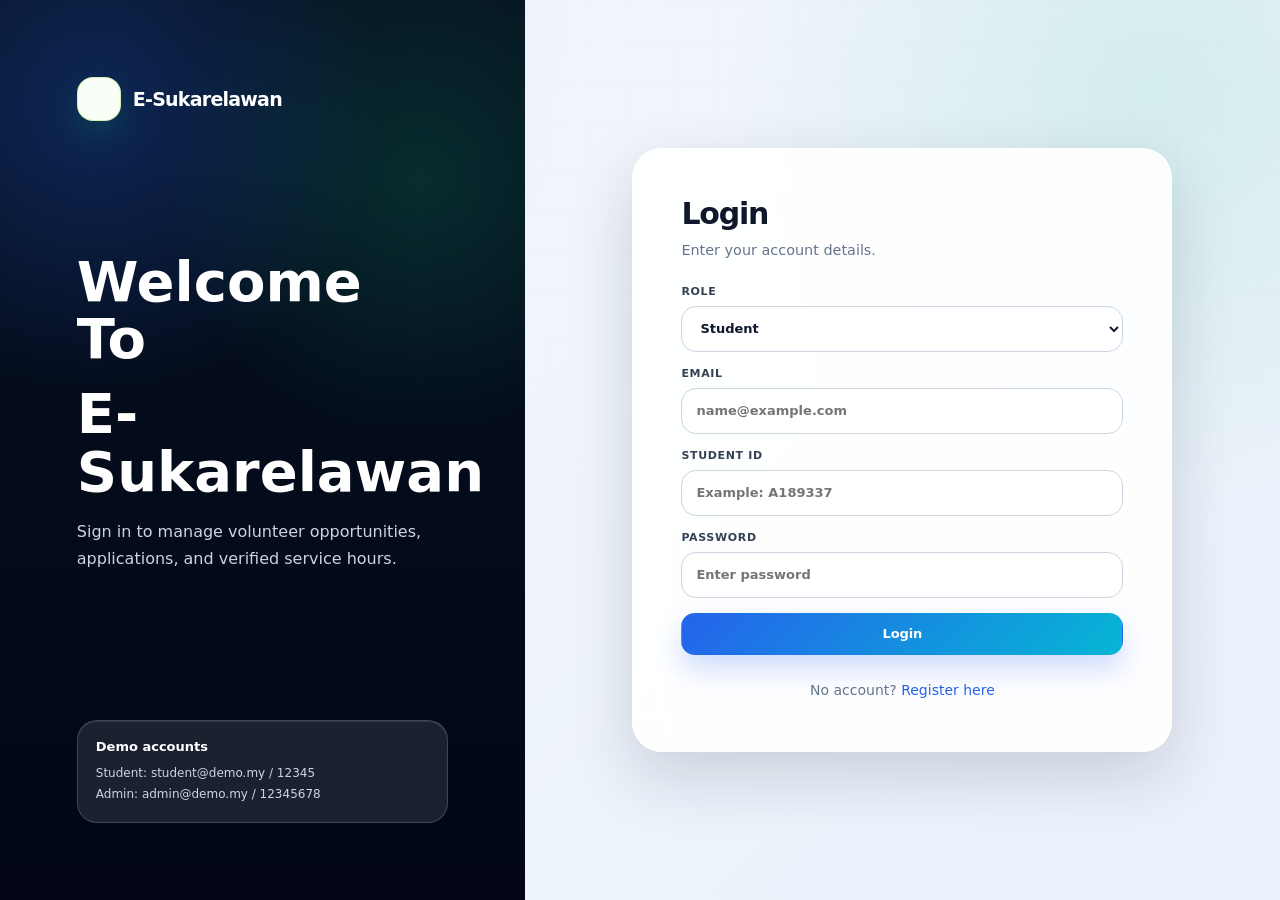
==== commit 3ba6fc4d: "Update E-Sukarelawan dashboard and profile features" ====
--- a/src/main/webapp/index.html
+++ b/src/main/webapp/index.html
@@ -3,22 +3,13 @@
 <head>
   <meta charset="UTF-8">
   <meta name="viewport" content="width=device-width, initial-scale=1">
-  <title>E-Sukarelawan</title>
-  <link rel="preconnect" href="https://fonts.googleapis.com">
-  <link rel="preconnect" href="https://fonts.gstatic.com" crossorigin>
-  <link href="https://fonts.googleapis.com/css2?family=Poppins:wght@400;500;600;700;800;900&display=swap" rel="stylesheet">
-  <link rel="stylesheet" href="styles.css?v=24">
+  <meta http-equiv="refresh" content="0; url=dashboard.html">
+  <title>Dashboard | E-Sukarelawan</title>
+  <script>
+    window.location.replace("dashboard.html");
+  </script>
 </head>
-<body class="entry-page">
-  <main class="entry-card">
-    <div class="brand-mark large"></div>
-    <h1>E-Sukarelawan</h1>
-    <p>Volunteer opportunity and service-hour management.</p>
-    <div class="entry-actions">
-      <a class="btn primary" href="login.html">Login</a>
-      <a class="btn secondary" href="register.html">Create account</a>
-    </div>
-  </main>
-  <script src="app.js?v=24"></script>
+<body>
+  <p>Opening dashboard... <a href="dashboard.html">Continue</a></p>
 </body>
 </html>
